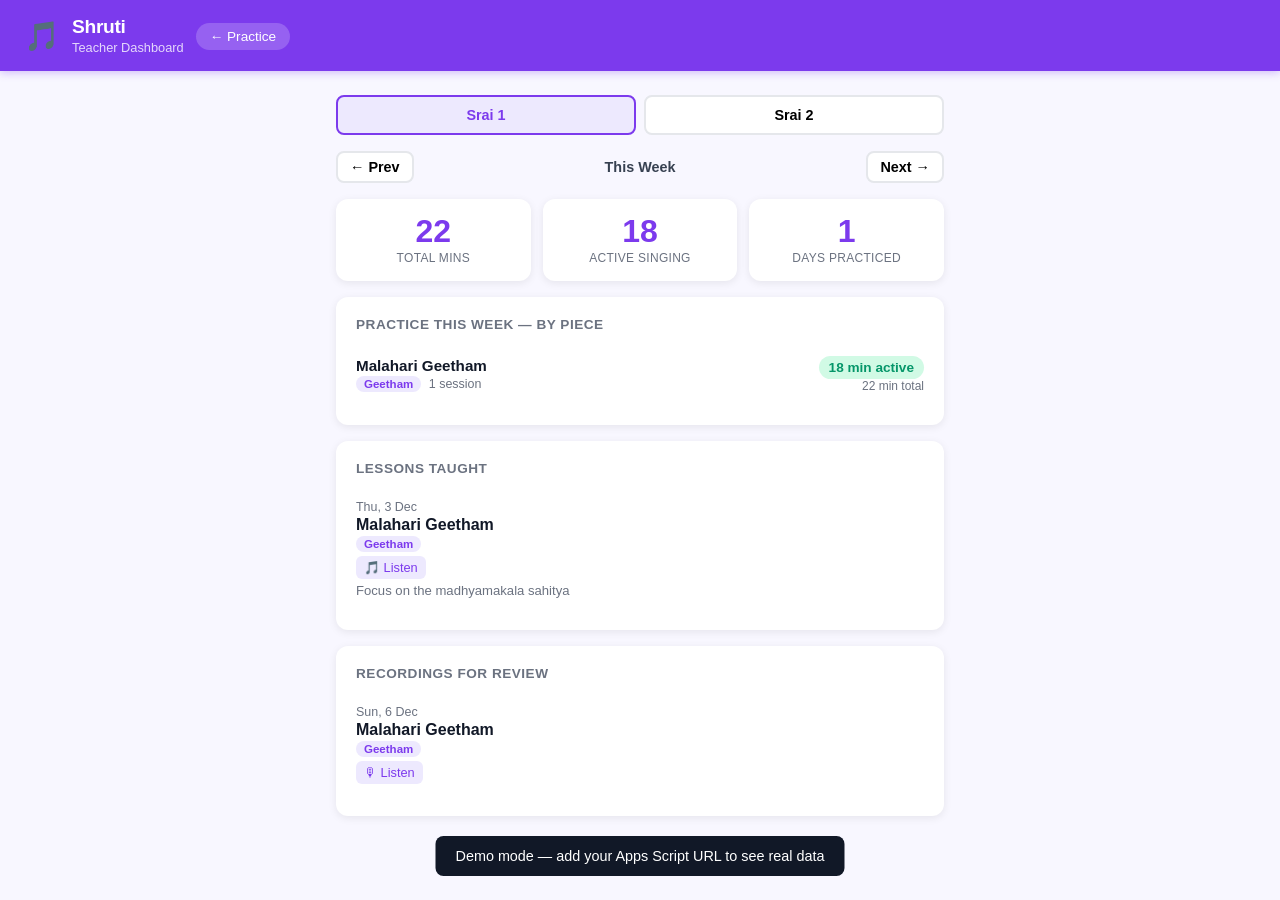
==== dashboard.html @ b1dc35c7 "Initial working version of Shruti music practice tracker - Practice app with mic activity detection " ====
<!DOCTYPE html>
<html lang="en">
<head>
  <meta charset="UTF-8">
  <meta name="viewport" content="width=device-width, initial-scale=1.0">
  <title>Shruti – Teacher Dashboard</title>
  <link rel="stylesheet" href="style.css">
  <meta name="theme-color" content="#7c3aed">
</head>
<body>

<header>
  <span class="logo">🎵</span>
  <div>
    <h1>Shruti</h1>
    <div class="subtitle">Teacher Dashboard</div>
  </div>
  <nav><a href="index.html">← Practice</a></nav>
</header>

<div class="container">

  <!-- Child tabs -->
  <div class="child-tabs">
    <button class="tab-btn active" onclick="switchChild('Srai 1', this)">Srai 1</button>
    <button class="tab-btn" onclick="switchChild('Srai 2', this)">Srai 2</button>
  </div>

  <!-- Week navigation -->
  <div class="week-nav">
    <button onclick="changeWeek(-1)">← Prev</button>
    <span class="week-label" id="week-label">This Week</span>
    <button onclick="changeWeek(1)" id="next-week-btn">Next →</button>
  </div>

  <!-- Stats -->
  <div class="stats-grid">
    <div class="stat-card">
      <div class="num" id="stat-total-mins">—</div>
      <div class="label">Total Mins</div>
    </div>
    <div class="stat-card">
      <div class="num" id="stat-active-mins">—</div>
      <div class="label">Active Singing</div>
    </div>
    <div class="stat-card">
      <div class="num" id="stat-days">—</div>
      <div class="label">Days Practiced</div>
    </div>
  </div>

  <!-- Practice by piece -->
  <div class="card">
    <h2>Practice this week — by piece</h2>
    <div id="piece-list">
      <div class="empty-state">
        <div class="icon">🎵</div>
        Loading sessions…
      </div>
    </div>
  </div>

  <!-- Teacher lesson uploads -->
  <div class="card">
    <h2>Lessons taught</h2>
    <div id="lesson-list">
      <div class="empty-state">
        <div class="icon">📚</div>
        No lessons recorded yet
      </div>
    </div>
  </div>

  <!-- All recordings -->
  <div class="card">
    <h2>Recordings for review</h2>
    <div id="recordings-list">
      <div class="empty-state">
        <div class="icon">🎙</div>
        No recordings yet
      </div>
    </div>
  </div>

</div>

<div class="toast" id="toast"></div>
<script src="dashboard.js"></script>
</body>
</html>
---- style.css ----
* {
  box-sizing: border-box;
  margin: 0;
  padding: 0;
}

:root {
  --primary: #7c3aed;
  --primary-light: #ede9fe;
  --active: #059669;
  --active-light: #d1fae5;
  --danger: #dc2626;
  --warning: #d97706;
  --gray-100: #f3f4f6;
  --gray-200: #e5e7eb;
  --gray-500: #6b7280;
  --gray-700: #374151;
  --gray-900: #111827;
  --radius: 12px;
  --shadow: 0 2px 8px rgba(0,0,0,0.08);
}

body {
  font-family: -apple-system, BlinkMacSystemFont, 'Segoe UI', sans-serif;
  background: #f8f7ff;
  color: var(--gray-900);
  min-height: 100vh;
}

header {
  background: var(--primary);
  color: white;
  padding: 16px 24px;
  display: flex;
  align-items: center;
  gap: 12px;
  box-shadow: 0 2px 8px rgba(124,58,237,0.3);
}

header h1 {
  font-size: 1.2rem;
  font-weight: 700;
  letter-spacing: -0.3px;
}

header .subtitle {
  font-size: 0.8rem;
  opacity: 0.8;
  margin-top: 2px;
}

header .logo {
  font-size: 1.8rem;
}

nav a {
  color: white;
  text-decoration: none;
  font-size: 0.85rem;
  background: rgba(255,255,255,0.2);
  padding: 6px 14px;
  border-radius: 20px;
  margin-left: auto;
  transition: background 0.2s;
}

nav a:hover {
  background: rgba(255,255,255,0.3);
}

.container {
  max-width: 640px;
  margin: 0 auto;
  padding: 24px 16px;
}

.card {
  background: white;
  border-radius: var(--radius);
  padding: 20px;
  box-shadow: var(--shadow);
  margin-bottom: 16px;
}

.card h2 {
  font-size: 0.85rem;
  text-transform: uppercase;
  letter-spacing: 0.5px;
  color: var(--gray-500);
  margin-bottom: 12px;
}

/* Child selector */
.child-selector {
  display: grid;
  grid-template-columns: 1fr 1fr;
  gap: 12px;
}

.child-btn {
  border: 2px solid var(--gray-200);
  background: white;
  border-radius: var(--radius);
  padding: 16px;
  cursor: pointer;
  text-align: center;
  transition: all 0.2s;
  font-size: 1rem;
  font-weight: 600;
  color: var(--gray-700);
}

.child-btn:hover {
  border-color: var(--primary);
  background: var(--primary-light);
}

.child-btn.selected {
  border-color: var(--primary);
  background: var(--primary-light);
  color: var(--primary);
}

.child-btn .avatar {
  font-size: 2rem;
  display: block;
  margin-bottom: 6px;
}

/* Form elements */
select, input[type="text"] {
  width: 100%;
  padding: 12px 14px;
  border: 2px solid var(--gray-200);
  border-radius: 8px;
  font-size: 1rem;
  color: var(--gray-900);
  background: white;
  transition: border-color 0.2s;
  appearance: none;
}

select:focus, input[type="text"]:focus {
  outline: none;
  border-color: var(--primary);
}

.field {
  margin-bottom: 12px;
}

.field label {
  display: block;
  font-size: 0.85rem;
  font-weight: 600;
  color: var(--gray-700);
  margin-bottom: 6px;
}

/* Timer */
.timer-display {
  text-align: center;
  padding: 24px;
}

.timer-clock {
  font-size: 3.5rem;
  font-weight: 700;
  font-variant-numeric: tabular-nums;
  color: var(--gray-900);
  letter-spacing: -2px;
  line-height: 1;
}

.timer-status {
  margin-top: 10px;
  font-size: 0.9rem;
  font-weight: 600;
  display: flex;
  align-items: center;
  justify-content: center;
  gap: 6px;
}

.status-dot {
  width: 10px;
  height: 10px;
  border-radius: 50%;
  background: var(--gray-200);
  display: inline-block;
}

.status-dot.active {
  background: var(--active);
  animation: pulse 1.2s infinite;
}

.status-dot.silent {
  background: var(--warning);
}

@keyframes pulse {
  0%, 100% { opacity: 1; transform: scale(1); }
  50% { opacity: 0.6; transform: scale(0.85); }
}

.active-minutes {
  font-size: 0.8rem;
  color: var(--gray-500);
  margin-top: 4px;
}

/* Mic activity bar */
.activity-bar {
  height: 6px;
  background: var(--gray-100);
  border-radius: 3px;
  overflow: hidden;
  margin: 12px 0;
}

.activity-fill {
  height: 100%;
  background: var(--active);
  border-radius: 3px;
  transition: width 0.1s;
  width: 0%;
}

/* Buttons */
.btn {
  width: 100%;
  padding: 14px;
  border-radius: var(--radius);
  border: none;
  font-size: 1rem;
  font-weight: 700;
  cursor: pointer;
  transition: all 0.2s;
  letter-spacing: 0.3px;
}

.btn:disabled {
  opacity: 0.4;
  cursor: not-allowed;
}

.btn-start {
  background: var(--active);
  color: white;
}

.btn-start:hover:not(:disabled) {
  background: #047857;
  transform: translateY(-1px);
}

.btn-stop {
  background: var(--danger);
  color: white;
}

.btn-stop:hover:not(:disabled) {
  background: #b91c1c;
}

.btn-record {
  background: var(--primary);
  color: white;
}

.btn-record:hover:not(:disabled) {
  background: #6d28d9;
}

.btn-secondary {
  background: var(--gray-100);
  color: var(--gray-700);
}

.btn-row {
  display: grid;
  gap: 10px;
}

.btn-row.two-col {
  grid-template-columns: 1fr 1fr;
}

/* Record indicator */
.recording-badge {
  display: inline-flex;
  align-items: center;
  gap: 6px;
  background: #fee2e2;
  color: var(--danger);
  font-size: 0.8rem;
  font-weight: 700;
  padding: 4px 10px;
  border-radius: 20px;
  margin-top: 8px;
}

/* Toast */
.toast {
  position: fixed;
  bottom: 24px;
  left: 50%;
  transform: translateX(-50%) translateY(80px);
  background: var(--gray-900);
  color: white;
  padding: 12px 20px;
  border-radius: 8px;
  font-size: 0.9rem;
  font-weight: 500;
  transition: transform 0.3s;
  z-index: 100;
  white-space: nowrap;
}

.toast.show {
  transform: translateX(-50%) translateY(0);
}

.toast.success { background: var(--active); }
.toast.error { background: var(--danger); }

/* Session summary */
.summary-item {
  display: flex;
  justify-content: space-between;
  align-items: center;
  padding: 10px 0;
  border-bottom: 1px solid var(--gray-100);
  font-size: 0.95rem;
}

.summary-item:last-child { border-bottom: none; }

.summary-label { color: var(--gray-500); }
.summary-value { font-weight: 700; color: var(--gray-900); }

/* Dashboard styles */
.stats-grid {
  display: grid;
  grid-template-columns: repeat(3, 1fr);
  gap: 12px;
  margin-bottom: 16px;
}

.stat-card {
  background: white;
  border-radius: var(--radius);
  padding: 16px;
  text-align: center;
  box-shadow: var(--shadow);
}

.stat-card .num {
  font-size: 2rem;
  font-weight: 800;
  color: var(--primary);
  line-height: 1;
}

.stat-card .label {
  font-size: 0.75rem;
  color: var(--gray-500);
  margin-top: 4px;
  text-transform: uppercase;
  letter-spacing: 0.3px;
}

.child-tabs {
  display: flex;
  gap: 8px;
  margin-bottom: 16px;
}

.tab-btn {
  flex: 1;
  padding: 10px;
  border: 2px solid var(--gray-200);
  background: white;
  border-radius: 8px;
  font-weight: 600;
  cursor: pointer;
  font-size: 0.9rem;
  transition: all 0.2s;
}

.tab-btn.active {
  border-color: var(--primary);
  background: var(--primary-light);
  color: var(--primary);
}

.piece-row {
  display: flex;
  align-items: center;
  justify-content: space-between;
  padding: 12px 0;
  border-bottom: 1px solid var(--gray-100);
}

.piece-row:last-child { border-bottom: none; }

.piece-info .piece-name {
  font-weight: 600;
  font-size: 0.95rem;
}

.piece-info .piece-category {
  font-size: 0.78rem;
  color: var(--gray-500);
  margin-top: 2px;
}

.piece-mins {
  font-size: 0.85rem;
  font-weight: 700;
  color: var(--active);
  background: var(--active-light);
  padding: 4px 10px;
  border-radius: 20px;
}

.recording-link {
  display: inline-flex;
  align-items: center;
  gap: 4px;
  font-size: 0.8rem;
  color: var(--primary);
  text-decoration: none;
  padding: 4px 8px;
  border-radius: 6px;
  background: var(--primary-light);
  margin-top: 4px;
}

.week-nav {
  display: flex;
  align-items: center;
  justify-content: space-between;
  margin-bottom: 16px;
}

.week-nav button {
  background: white;
  border: 2px solid var(--gray-200);
  border-radius: 8px;
  padding: 6px 12px;
  cursor: pointer;
  font-size: 0.9rem;
  font-weight: 600;
}

.week-label {
  font-size: 0.9rem;
  font-weight: 600;
  color: var(--gray-700);
}

.empty-state {
  text-align: center;
  padding: 32px;
  color: var(--gray-500);
  font-size: 0.9rem;
}

.empty-state .icon { font-size: 2.5rem; margin-bottom: 8px; }

.badge-category {
  display: inline-block;
  font-size: 0.72rem;
  padding: 2px 8px;
  border-radius: 20px;
  background: var(--primary-light);
  color: var(--primary);
  font-weight: 600;
  margin-right: 4px;
}

/* Lesson uploads section */
.lesson-row {
  padding: 12px 0;
  border-bottom: 1px solid var(--gray-100);
}

.lesson-row:last-child { border-bottom: none; }

.lesson-date {
  font-size: 0.78rem;
  color: var(--gray-500);
}

.lesson-piece {
  font-weight: 600;
  margin: 2px 0;
}

.lesson-category {
  font-size: 0.78rem;
  color: var(--primary);
}

@media (max-width: 480px) {
  .stats-grid { grid-template-columns: repeat(2, 1fr); }
  .timer-clock { font-size: 2.8rem; }
}
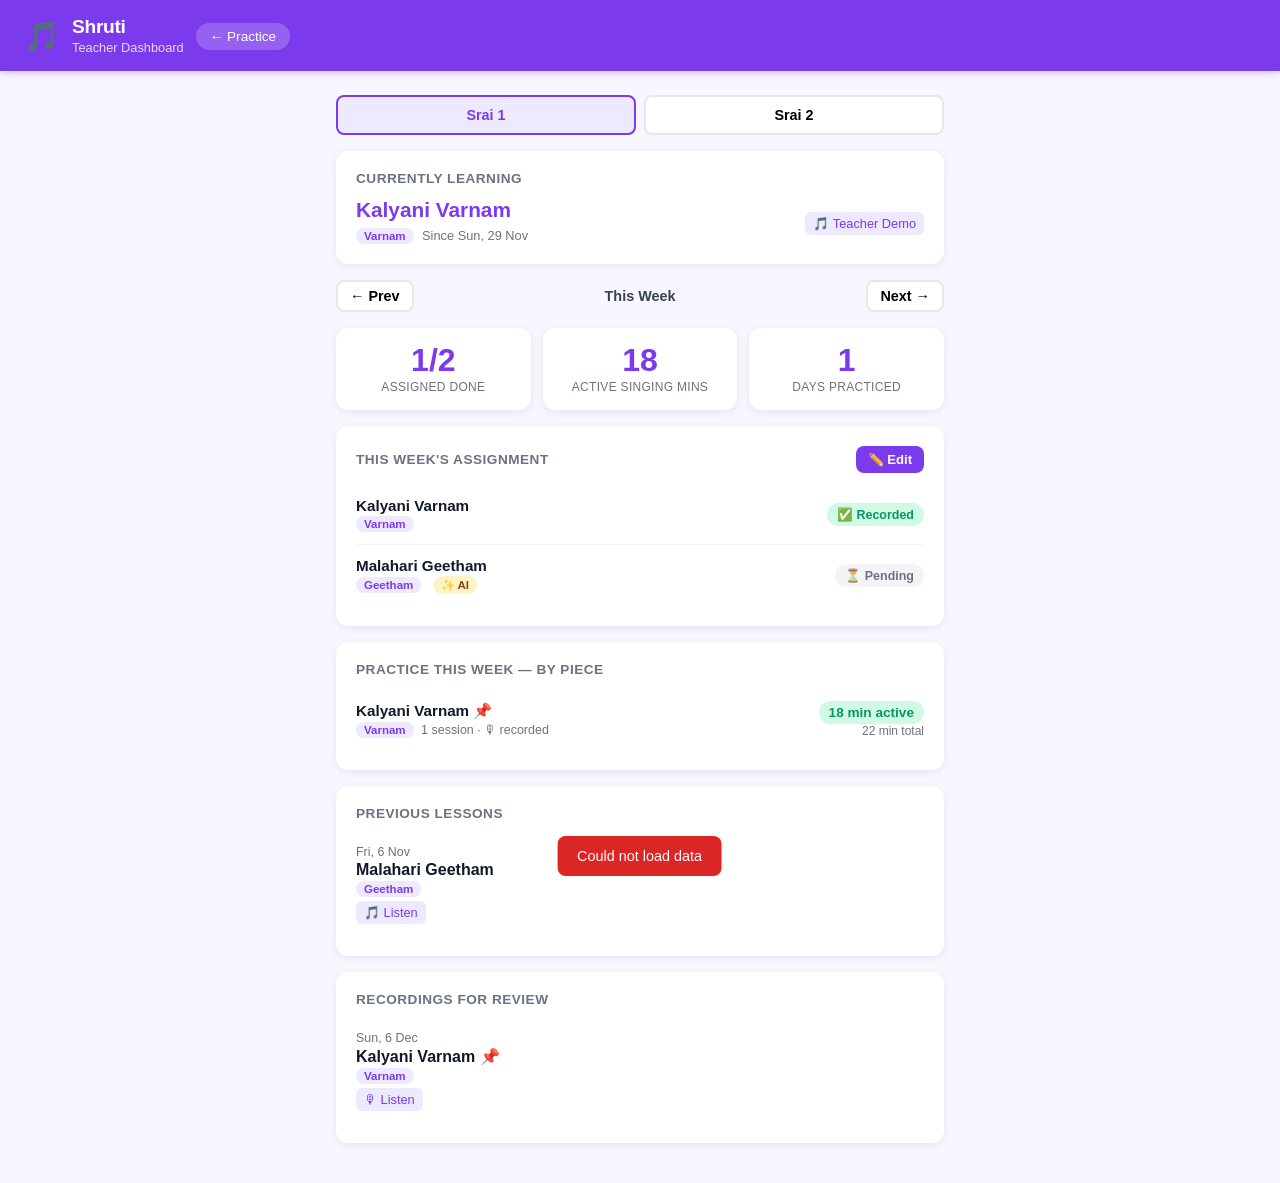
==== commit 63787714: "Add weekly assignment, AI suggestions, and completion tracking - Teacher sets weekly assignment per " ====
--- a/dashboard.html
+++ b/dashboard.html
@@ -26,6 +26,14 @@
     <button class="tab-btn" onclick="switchChild('Srai 2', this)">Srai 2</button>
   </div>
 
+  <!-- Currently learning -->
+  <div class="card" id="current-card">
+    <h2>Currently Learning</h2>
+    <div id="current-piece-display">
+      <div class="empty-state"><div class="icon">🎵</div>Loading…</div>
+    </div>
+  </div>
+
   <!-- Week navigation -->
   <div class="week-nav">
     <button onclick="changeWeek(-1)">← Prev</button>
@@ -33,15 +41,15 @@
     <button onclick="changeWeek(1)" id="next-week-btn">Next →</button>
   </div>
 
-  <!-- Stats -->
+  <!-- Completion rate -->
   <div class="stats-grid">
     <div class="stat-card">
-      <div class="num" id="stat-total-mins">—</div>
-      <div class="label">Total Mins</div>
+      <div class="num" id="stat-completion">—</div>
+      <div class="label">Assigned Done</div>
     </div>
     <div class="stat-card">
       <div class="num" id="stat-active-mins">—</div>
-      <div class="label">Active Singing</div>
+      <div class="label">Active Singing Mins</div>
     </div>
     <div class="stat-card">
       <div class="num" id="stat-days">—</div>
@@ -49,39 +57,64 @@
     </div>
   </div>
 
+  <!-- Weekly assignment -->
+  <div class="card">
+    <div style="display:flex;align-items:center;justify-content:space-between;margin-bottom:12px">
+      <h2 style="margin:0">This Week's Assignment</h2>
+      <button class="btn-small btn-primary" onclick="openAssignModal()">✏️ Edit</button>
+    </div>
+    <div id="assignment-list">
+      <div class="empty-state"><div class="icon">📋</div>No assignment set — click Edit to set one</div>
+    </div>
+  </div>
+
   <!-- Practice by piece -->
   <div class="card">
     <h2>Practice this week — by piece</h2>
     <div id="piece-list">
-      <div class="empty-state">
-        <div class="icon">🎵</div>
-        Loading sessions…
-      </div>
+      <div class="empty-state"><div class="icon">😴</div>No practice logged this week</div>
     </div>
   </div>
 
-  <!-- Teacher lesson uploads -->
+  <!-- Lessons taught -->
   <div class="card">
-    <h2>Lessons taught</h2>
+    <h2>Previous Lessons</h2>
     <div id="lesson-list">
-      <div class="empty-state">
-        <div class="icon">📚</div>
-        No lessons recorded yet
-      </div>
+      <div class="empty-state"><div class="icon">📚</div>No lessons recorded yet</div>
     </div>
   </div>
 
-  <!-- All recordings -->
+  <!-- Recordings for review -->
   <div class="card">
-    <h2>Recordings for review</h2>
+    <h2>Recordings for Review</h2>
     <div id="recordings-list">
-      <div class="empty-state">
-        <div class="icon">🎙</div>
-        No recordings yet
-      </div>
+      <div class="empty-state"><div class="icon">🎙</div>No recordings yet</div>
     </div>
   </div>
 
+</div>
+
+<!-- Assignment modal -->
+<div id="assign-modal" style="display:none">
+  <div class="modal-overlay" onclick="closeAssignModal()"></div>
+  <div class="modal-box">
+    <div class="modal-header">
+      <h2>Set Weekly Assignment</h2>
+      <button onclick="closeAssignModal()" style="background:none;border:none;font-size:1.4rem;cursor:pointer">×</button>
+    </div>
+
+    <div style="margin-bottom:12px;display:flex;gap:8px;align-items:center">
+      <span style="font-size:0.85rem;color:var(--gray-500)">AI suggested based on practice gaps</span>
+      <button class="btn-small btn-ai" onclick="loadAiSuggestions()">✨ AI Suggest</button>
+    </div>
+
+    <div id="assign-form"></div>
+
+    <div style="margin-top:16px;display:flex;gap:8px">
+      <button class="btn btn-start" onclick="saveAssignment()" style="flex:1">Save Assignment</button>
+      <button class="btn btn-secondary" onclick="closeAssignModal()" style="flex:1">Cancel</button>
+    </div>
+  </div>
 </div>
 
 <div class="toast" id="toast"></div>
--- a/style.css
+++ b/style.css
@@ -504,7 +504,129 @@
   color: var(--primary);
 }
 
+/* Assignment checklist (practice app) */
+.assign-check-row {
+  display: flex;
+  align-items: center;
+  gap: 12px;
+  padding: 12px;
+  border-radius: 10px;
+  border: 2px solid var(--gray-100);
+  margin-bottom: 8px;
+  transition: all 0.2s;
+}
+
+.assign-check-row:hover { border-color: var(--primary); background: var(--primary-light); }
+.assign-check-row.done  { background: var(--active-light); border-color: var(--active); opacity: 0.8; }
+
+.assign-check-icon { font-size: 1.4rem; }
+.assign-check-info { flex: 1; }
+.assign-check-piece { font-weight: 700; font-size: 1rem; }
+.assign-check-cat   { margin-top: 2px; }
+.assign-check-arrow { font-size: 1.1rem; color: var(--primary); font-weight: 700; }
+
+/* Assignment modal */
+#assign-modal {
+  position: fixed;
+  inset: 0;
+  display: flex;
+  align-items: center;
+  justify-content: center;
+  z-index: 200;
+}
+
+.modal-overlay {
+  position: absolute;
+  inset: 0;
+  background: rgba(0,0,0,0.4);
+}
+
+.modal-box {
+  position: relative;
+  background: white;
+  border-radius: var(--radius);
+  padding: 24px;
+  width: min(560px, 95vw);
+  max-height: 85vh;
+  overflow-y: auto;
+  box-shadow: 0 8px 32px rgba(0,0,0,0.2);
+}
+
+.modal-header {
+  display: flex;
+  align-items: center;
+  justify-content: space-between;
+  margin-bottom: 16px;
+}
+
+.modal-header h2 {
+  font-size: 1.1rem;
+  font-weight: 800;
+}
+
+/* Assign form rows */
+.assign-row {
+  display: flex;
+  align-items: center;
+  gap: 10px;
+  margin-bottom: 10px;
+}
+
+.assign-cat { min-width: 120px; }
+
+.assign-select {
+  flex: 1;
+  padding: 8px 10px;
+  border: 2px solid var(--gray-200);
+  border-radius: 8px;
+  font-size: 0.9rem;
+}
+
+.assign-select:focus { outline: none; border-color: var(--primary); }
+
+/* Small buttons */
+.btn-small {
+  padding: 6px 12px;
+  border-radius: 8px;
+  border: none;
+  font-size: 0.82rem;
+  font-weight: 700;
+  cursor: pointer;
+  transition: all 0.2s;
+}
+
+.btn-primary { background: var(--primary); color: white; }
+.btn-primary:hover { background: #6d28d9; }
+.btn-ai { background: #fef3c7; color: #92400e; }
+.btn-ai:hover { background: #fde68a; }
+
+/* Status pills */
+.status-pill {
+  display: inline-block;
+  font-size: 0.78rem;
+  font-weight: 700;
+  padding: 4px 10px;
+  border-radius: 20px;
+}
+
+.status-pill.done    { background: var(--active-light); color: var(--active); }
+.status-pill.partial { background: var(--primary-light); color: var(--primary); }
+.status-pill.pending { background: var(--gray-100); color: var(--gray-500); }
+
+/* AI badge */
+.badge-ai {
+  display: inline-block;
+  font-size: 0.72rem;
+  padding: 2px 8px;
+  border-radius: 20px;
+  background: #fef3c7;
+  color: #92400e;
+  font-weight: 600;
+  margin-left: 4px;
+}
+
 @media (max-width: 480px) {
   .stats-grid { grid-template-columns: repeat(2, 1fr); }
   .timer-clock { font-size: 2.8rem; }
-}
+  .assign-cat { min-width: 90px; }
+}
